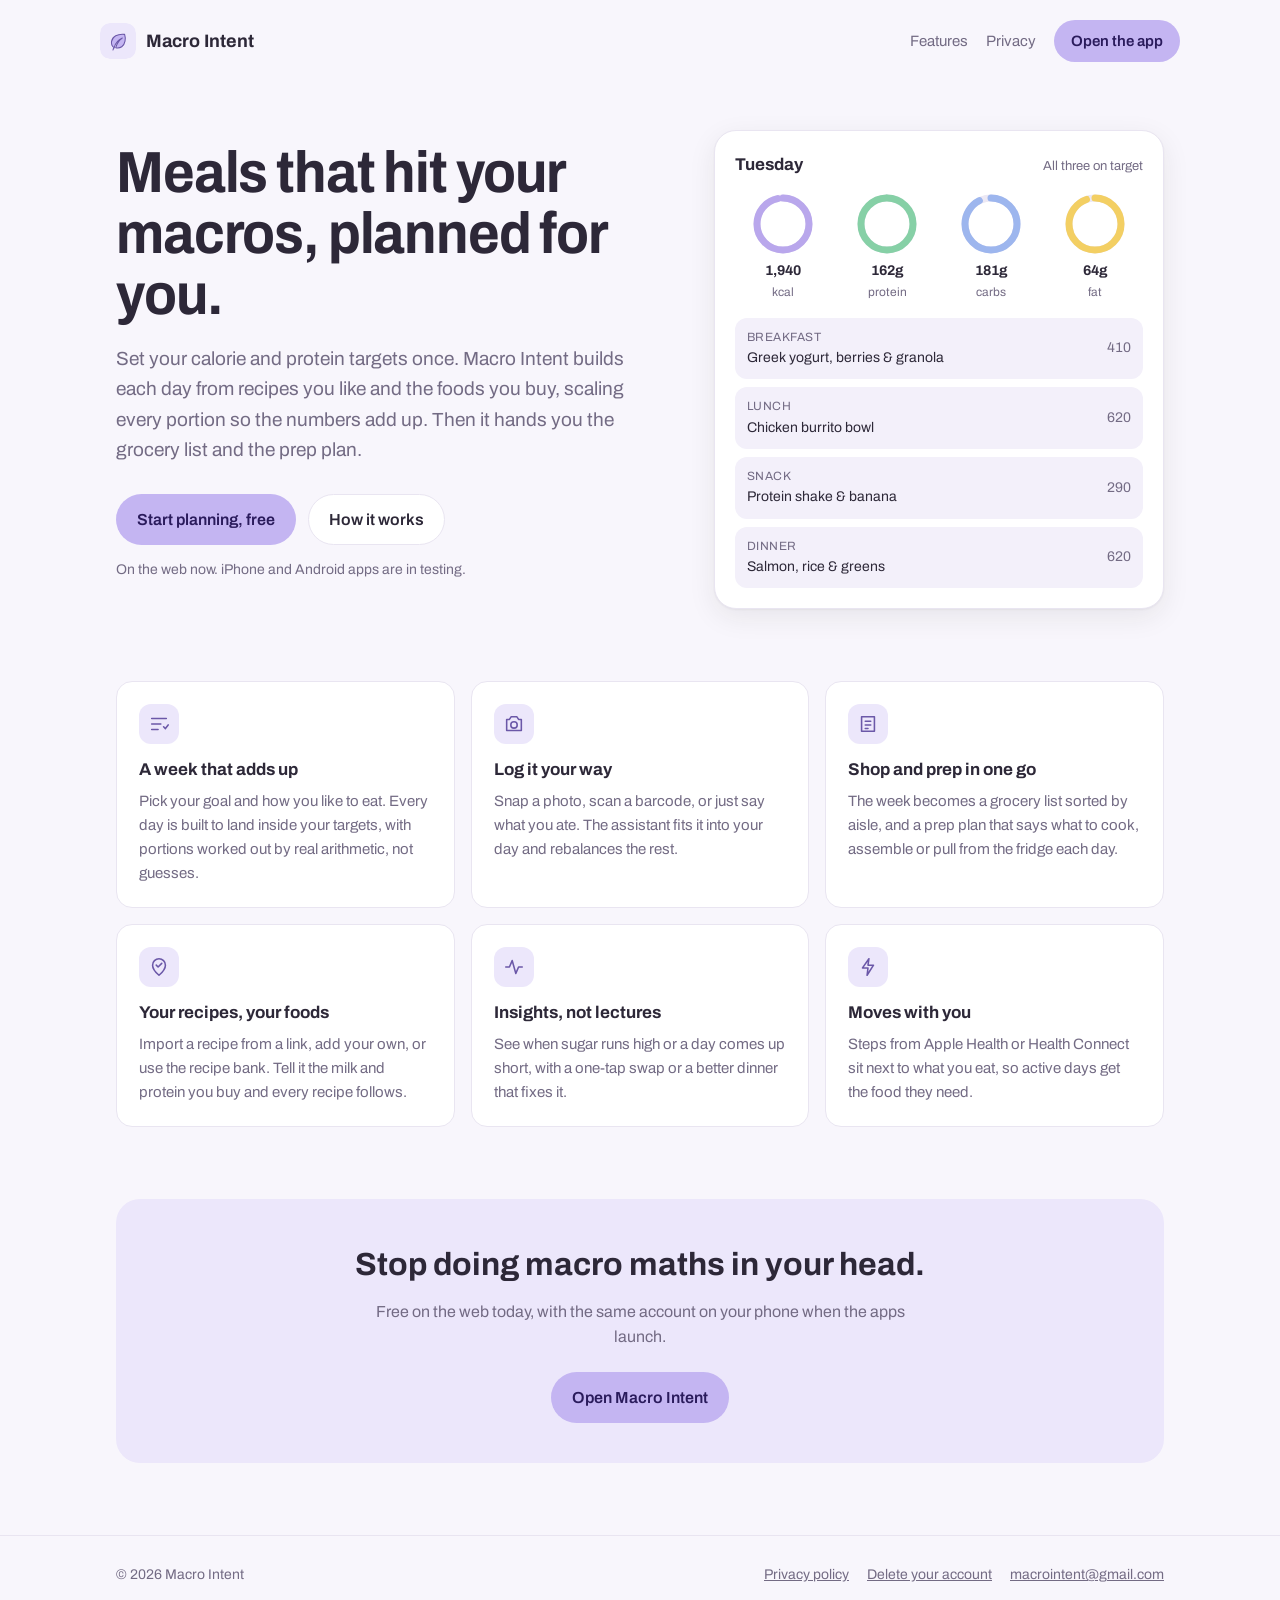
==== index.html @ 694c35a1 "Public site: home page, privacy policy and account deletion Co-Authored-By: Claude Opus 5.5 <noreply" ====
<!doctype html>
<html lang="en">
<head>
<meta charset="utf-8">
<meta name="viewport" content="width=device-width, initial-scale=1">
<title>Macro Intent — meal plans that hit your macros</title>
<meta name="description" content="Macro Intent plans your week of meals around your calorie and protein targets, then gives you the grocery list and prep plan.">
<link rel="icon" type="image/svg+xml" href="/brand/logo.svg">
<link rel="apple-touch-icon" href="/brand/logo.png">
<link rel="preconnect" href="https://fonts.googleapis.com">
<link rel="preconnect" href="https://fonts.gstatic.com" crossorigin>
<link rel="stylesheet" href="https://fonts.googleapis.com/css2?family=Archivo:wdth,wght@62..125,400..800&display=swap">
<link rel="stylesheet" href="/site.css">
</head>
<body>
<header class="wrap top">
  <a class="brand" href="/"><img src="/brand/logo.svg" alt="">Macro Intent</a>
  <nav><a href="/#features">Features</a><a href="/privacy">Privacy</a><a class="btn primary" href="https://app.macrointent.com">Open the app</a></nav>
</header>
<main class="wrap">
  <section class="hero">
    <div>
      <h1>Meals that hit your macros, planned for you.</h1>
      <p class="lede">Set your calorie and protein targets once. Macro Intent builds each day from recipes you like and the foods you buy, scaling every portion so the numbers add up. Then it hands you the grocery list and the prep plan.</p>
      <div class="ctas">
        <a class="btn primary" href="https://app.macrointent.com">Start planning, free</a>
        <a class="btn ghost" href="#features">How it works</a>
      </div>
      <p class="soon">On the web now. iPhone and Android apps are in testing.</p>
    </div>
    <div class="day" aria-label="A planned day in Macro Intent">
      <div class="dayhead"><b>Tuesday</b><span>All three on target</span></div>
      <div class="rings"><div class="ring"><svg viewBox="0 0 64 64" aria-hidden="true"><circle cx="32" cy="32" r="26" fill="none" stroke="var(--track)" stroke-width="7"/><circle cx="32" cy="32" r="26" fill="none" stroke="var(--mkcal)" stroke-width="7" stroke-linecap="round" stroke-dasharray="156.8 163.36" transform="rotate(-90 32 32)"/></svg><b>1,940</b>kcal</div><div class="ring"><svg viewBox="0 0 64 64" aria-hidden="true"><circle cx="32" cy="32" r="26" fill="none" stroke="var(--track)" stroke-width="7"/><circle cx="32" cy="32" r="26" fill="none" stroke="var(--mp)" stroke-width="7" stroke-linecap="round" stroke-dasharray="161.7 163.36" transform="rotate(-90 32 32)"/></svg><b>162g</b>protein</div><div class="ring"><svg viewBox="0 0 64 64" aria-hidden="true"><circle cx="32" cy="32" r="26" fill="none" stroke="var(--track)" stroke-width="7"/><circle cx="32" cy="32" r="26" fill="none" stroke="var(--mc)" stroke-width="7" stroke-linecap="round" stroke-dasharray="150.3 163.36" transform="rotate(-90 32 32)"/></svg><b>181g</b>carbs</div><div class="ring"><svg viewBox="0 0 64 64" aria-hidden="true"><circle cx="32" cy="32" r="26" fill="none" stroke="var(--track)" stroke-width="7"/><circle cx="32" cy="32" r="26" fill="none" stroke="var(--mf)" stroke-width="7" stroke-linecap="round" stroke-dasharray="153.6 163.36" transform="rotate(-90 32 32)"/></svg><b>64g</b>fat</div></div>
      <div class="meal"><div><small>Breakfast</small>Greek yogurt, berries &amp; granola</div><span class="kc">410</span></div>
      <div class="meal"><div><small>Lunch</small>Chicken burrito bowl</div><span class="kc">620</span></div>
      <div class="meal"><div><small>Snack</small>Protein shake &amp; banana</div><span class="kc">290</span></div>
      <div class="meal"><div><small>Dinner</small>Salmon, rice &amp; greens</div><span class="kc">620</span></div>
    </div>
  </section>

  <section class="features" id="features">
    <div class="feature"><div class="ic"><svg viewBox="0 0 24 24" aria-hidden="true"><path d="M4 6h16M4 12h10M4 18h7"/><path d="M17 15l2 2 3-4"/></svg></div><h3>A week that adds up</h3><p>Pick your goal and how you like to eat. Every day is built to land inside your targets, with portions worked out by real arithmetic, not guesses.</p></div>
    <div class="feature"><div class="ic"><svg viewBox="0 0 24 24" aria-hidden="true"><path d="M4 7h3l2-3h6l2 3h3v12H4z"/><circle cx="12" cy="13" r="3.5"/></svg></div><h3>Log it your way</h3><p>Snap a photo, scan a barcode, or just say what you ate. The assistant fits it into your day and rebalances the rest.</p></div>
    <div class="feature"><div class="ic"><svg viewBox="0 0 24 24" aria-hidden="true"><path d="M5 4h14v16H5z"/><path d="M9 9h6M9 13h6M9 17h3"/></svg></div><h3>Shop and prep in one go</h3><p>The week becomes a grocery list sorted by aisle, and a prep plan that says what to cook, assemble or pull from the fridge each day.</p></div>
    <div class="feature"><div class="ic"><svg viewBox="0 0 24 24" aria-hidden="true"><path d="M12 3a7 7 0 0 0-7 7c0 5 7 11 7 11s7-6 7-11a7 7 0 0 0-7-7z"/><path d="M9 10l2 2 4-4"/></svg></div><h3>Your recipes, your foods</h3><p>Import a recipe from a link, add your own, or use the recipe bank. Tell it the milk and protein you buy and every recipe follows.</p></div>
    <div class="feature"><div class="ic"><svg viewBox="0 0 24 24" aria-hidden="true"><path d="M3 12h4l3-7 4 14 3-7h4"/></svg></div><h3>Insights, not lectures</h3><p>See when sugar runs high or a day comes up short, with a one-tap swap or a better dinner that fixes it.</p></div>
    <div class="feature"><div class="ic"><svg viewBox="0 0 24 24" aria-hidden="true"><path d="M13 3l-1 7h6l-7 11 1-8H6z"/></svg></div><h3>Moves with you</h3><p>Steps from Apple Health or Health Connect sit next to what you eat, so active days get the food they need.</p></div>
  </section>

  <section class="band">
    <h2>Stop doing macro maths in your head.</h2>
    <p>Free on the web today, with the same account on your phone when the apps launch.</p>
    <a class="btn primary" href="https://app.macrointent.com">Open Macro Intent</a>
  </section>
</main>
<footer>
  <div class="wrap">
    <span>© 2026 Macro Intent</span>
    <nav><a href="/privacy">Privacy policy</a><a href="/delete-account">Delete your account</a><a href="mailto:macrointent@gmail.com">macrointent@gmail.com</a></nav>
  </div>
</footer>
</body>
</html>
---- site.css ----
/* macrointent.com: the app's colours and type (meals-web-ui index.html :root) */
:root{
  --ground:#F8F6FC; --surface:#FFFFFF; --sunken:#F3F0FA; --track:#ECE8F4;
  --ink:#2D2838; --muted:#736B84; --rule:#E9E5F1;
  --accent:#6B58A8; --fill:#C4B5F2; --fill-ink:#2A1B5C; --tint:#ECE7FB;
  --mp:#86D0A6; --mc:#9DB6EE; --mf:#F3CF63; --mkcal:#B9A7EC;
  --shadow:0 1px 2px rgba(32,34,31,.05), 0 8px 28px rgba(32,34,31,.08);
  --ui:"Archivo","Helvetica Neue",system-ui,sans-serif;
}
@media (prefers-color-scheme:dark){:root:not([data-theme=light]){
  --ground:#17151C; --surface:#1F1C26; --sunken:#26222F; --track:#322D3D;
  --ink:#EEEAF6; --muted:#A59DB5; --rule:#2C2836;
  --accent:#C4B5F2; --fill:#B9A7EC; --fill-ink:#1E1636; --tint:#2A2440;
  --mp:#8FDAB3; --mc:#A9C0F2; --mf:#F6D77C; --mkcal:#C4B5F2;
  --shadow:0 1px 2px rgba(0,0,0,.4), 0 8px 28px rgba(0,0,0,.35);
}}
:root[data-theme=dark]{
  --ground:#17151C; --surface:#1F1C26; --sunken:#26222F; --track:#322D3D;
  --ink:#EEEAF6; --muted:#A59DB5; --rule:#2C2836;
  --accent:#C4B5F2; --fill:#B9A7EC; --fill-ink:#1E1636; --tint:#2A2440;
  --mp:#8FDAB3; --mc:#A9C0F2; --mf:#F6D77C; --mkcal:#C4B5F2;
}

*{box-sizing:border-box}
html{-webkit-text-size-adjust:100%}
body{margin:0;background:var(--ground);color:var(--ink);font:16px/1.6 var(--ui)}
a{color:var(--accent)}
img{max-width:100%}

.wrap{max-width:1080px;margin:0 auto;padding:0 16px}
.top{display:flex;align-items:center;justify-content:space-between;gap:12px;padding:20px 0}
.brand{display:flex;align-items:center;gap:10px;color:var(--ink);text-decoration:none;font-weight:700;font-size:18px}
.brand img{width:36px;height:36px;border-radius:10px}
.top nav{display:flex;gap:18px;align-items:center;font-size:15px}
.top nav a{color:var(--muted);text-decoration:none}
.top nav a:hover{color:var(--ink)}

.btn{display:inline-flex;align-items:center;gap:8px;padding:12px 20px;border-radius:999px;font-weight:600;
  text-decoration:none;font-size:16px;border:1px solid transparent}
.btn.primary{background:var(--fill);color:var(--fill-ink)}
.btn.primary:hover{filter:brightness(.97)}
.btn.ghost{border-color:var(--rule);color:var(--ink);background:var(--surface)}
.top .btn{padding:8px 16px;font-size:15px}

/* hero */
.hero{display:grid;grid-template-columns:1.1fr .9fr;gap:48px;align-items:center;padding:48px 0 72px}
.hero h1{font-size:clamp(36px,6vw,58px);line-height:1.05;letter-spacing:-.02em;margin:0 0 18px;font-stretch:92%}
.hero p.lede{font-size:19px;color:var(--muted);margin:0 0 28px;max-width:34em}
.ctas{display:flex;gap:12px;flex-wrap:wrap}
.soon{font-size:14px;color:var(--muted);margin-top:14px}

/* the day card: a sketch of the app's Week screen */
.day{background:var(--surface);border:1px solid var(--rule);border-radius:22px;box-shadow:var(--shadow);padding:20px}
.dayhead{display:flex;justify-content:space-between;align-items:baseline;margin-bottom:14px}
.dayhead b{font-size:17px}
.dayhead span{font-size:13px;color:var(--muted)}
.rings{display:grid;grid-template-columns:repeat(4,1fr);gap:8px;margin-bottom:16px}
.ring{text-align:center;font-size:12px;color:var(--muted)}
.ring svg{width:100%;max-width:64px;display:block;margin:0 auto 4px}
.ring b{display:block;color:var(--ink);font-size:14px}
.meal{display:flex;justify-content:space-between;align-items:center;padding:10px 12px;border-radius:12px;background:var(--sunken);margin-top:8px;font-size:14px}
.meal small{display:block;color:var(--muted);font-size:12px;text-transform:uppercase;letter-spacing:.04em}
.meal .kc{color:var(--muted);font-variant-numeric:tabular-nums}

/* features */
.features{display:grid;grid-template-columns:repeat(3,1fr);gap:16px;padding-bottom:72px}
.feature{background:var(--surface);border:1px solid var(--rule);border-radius:16px;padding:22px}
.feature .ic{width:40px;height:40px;border-radius:12px;background:var(--tint);display:grid;place-items:center;margin-bottom:12px}
.feature .ic svg{width:22px;height:22px;stroke:var(--accent);fill:none;stroke-width:1.7;stroke-linecap:round;stroke-linejoin:round}
.feature h3{margin:0 0 6px;font-size:17px}
.feature p{margin:0;color:var(--muted);font-size:15px}

.band{background:var(--tint);border-radius:24px;padding:40px 28px;text-align:center;margin-bottom:72px}
.band h2{margin:0 0 8px;font-size:clamp(24px,4vw,32px)}
.band p{margin:0 auto 22px;color:var(--muted);max-width:36em}

footer{border-top:1px solid var(--rule);padding:28px 0 40px;color:var(--muted);font-size:14px}
footer .wrap{display:flex;justify-content:space-between;gap:16px;flex-wrap:wrap}
footer nav{display:flex;gap:18px;flex-wrap:wrap}
footer a{color:var(--muted)}

/* privacy and deletion pages */
.doc{max-width:720px;margin:0 auto;padding:16px 16px 64px}
.doc h1{font-size:clamp(28px,5vw,36px);line-height:1.15;margin:12px 0 4px}
.doc h2{font-size:19px;margin:34px 0 8px}
.doc .date{color:var(--muted);margin:0 0 24px}
.doc li{margin:6px 0}
.doc table{width:100%;border-collapse:collapse;font-size:15px;background:var(--surface);border:1px solid var(--rule)}
.doc th,.doc td{text-align:left;vertical-align:top;padding:10px 12px;border-top:1px solid var(--rule)}
.doc th{background:var(--sunken);border-top:0}
.doc .tablewrap{overflow-x:auto;border-radius:12px}

@media (max-width:820px){
  .hero{grid-template-columns:1fr;gap:36px;padding:24px 0 56px}
  .features{grid-template-columns:1fr}
  .top nav a:not(.btn){display:none}
}
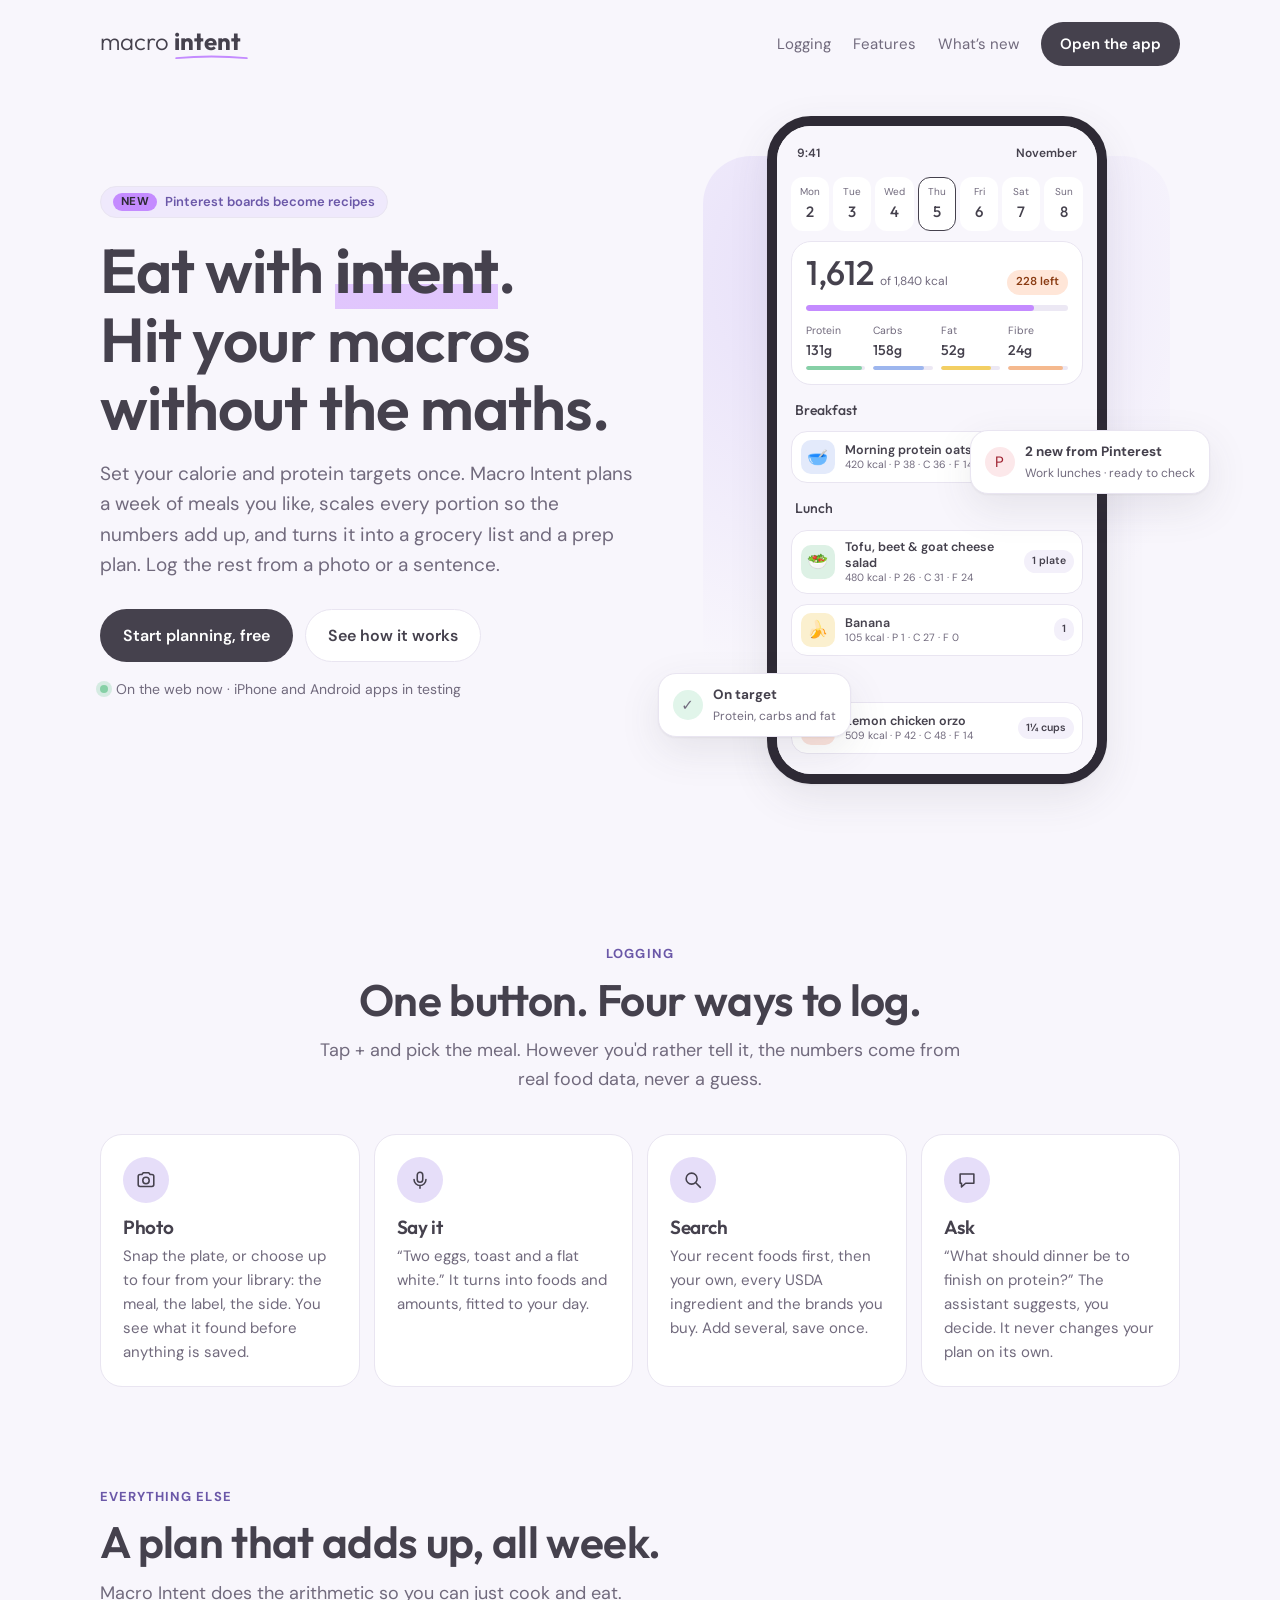
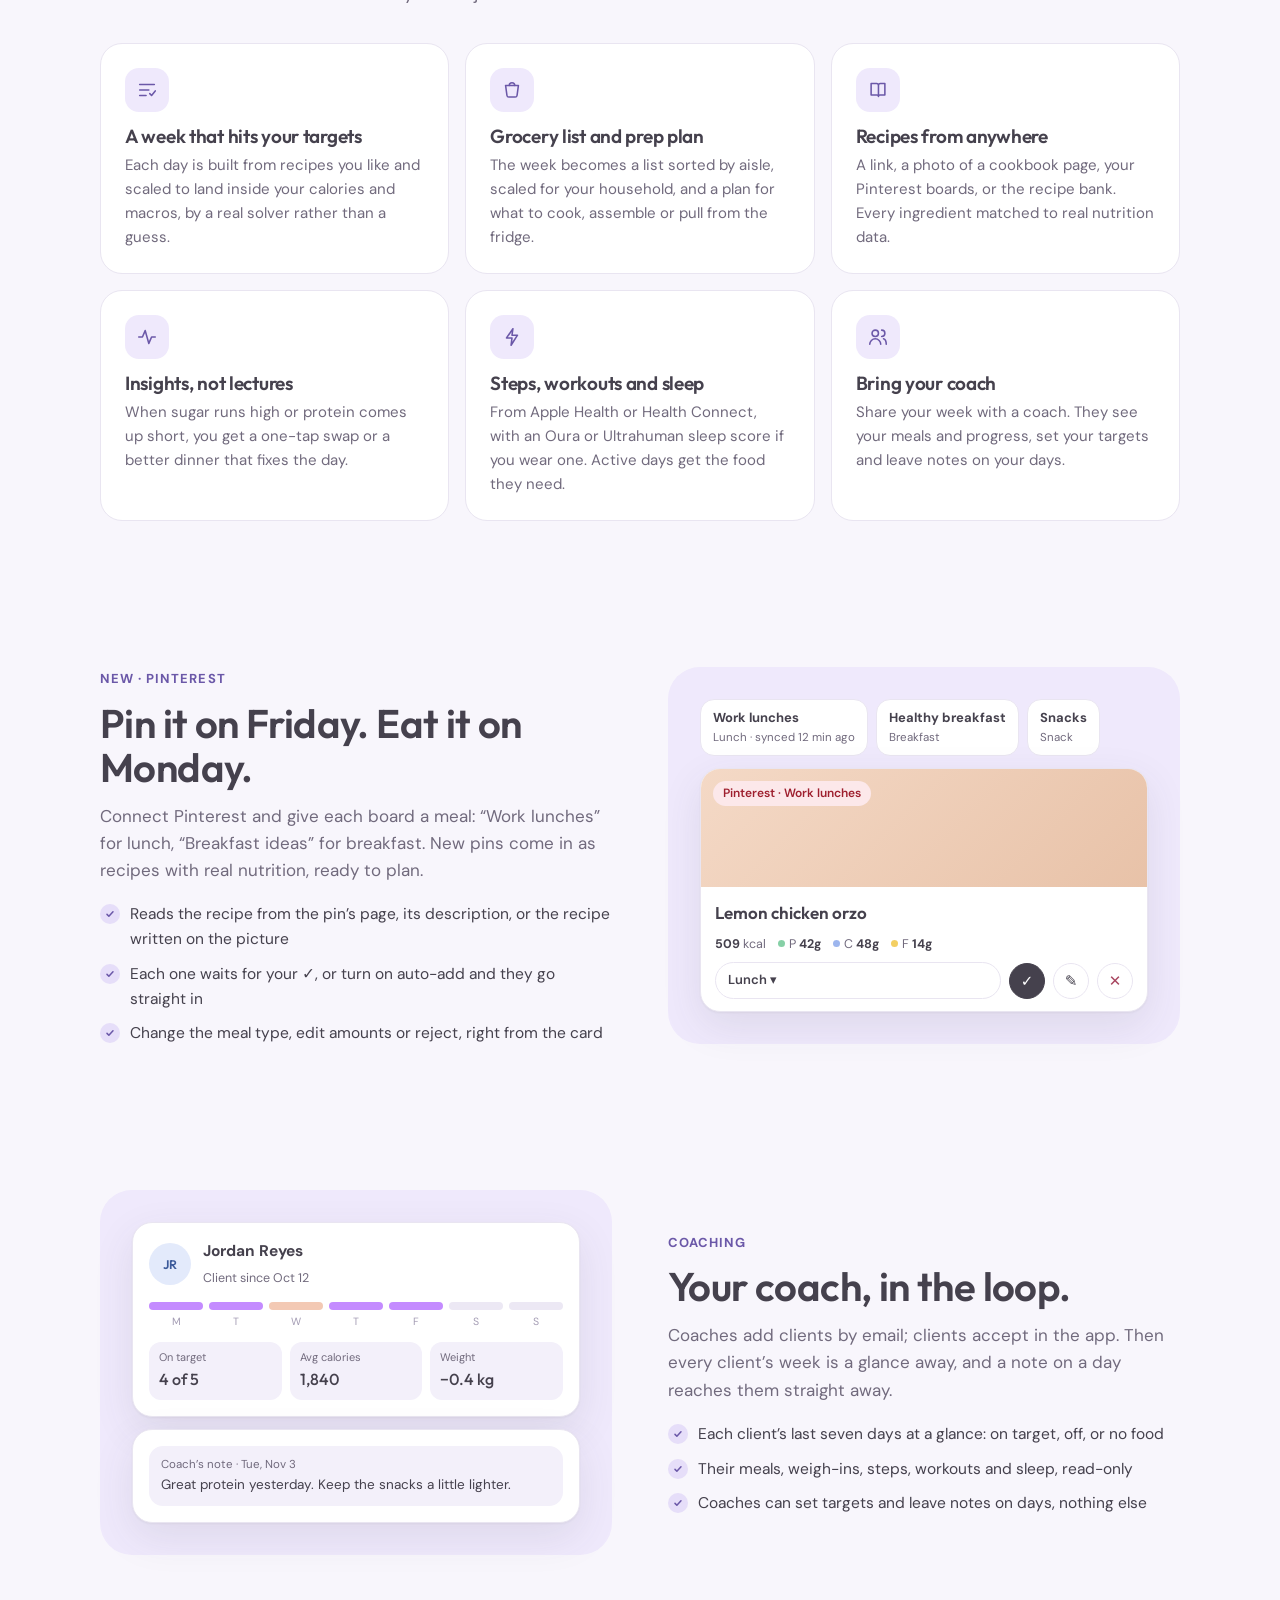
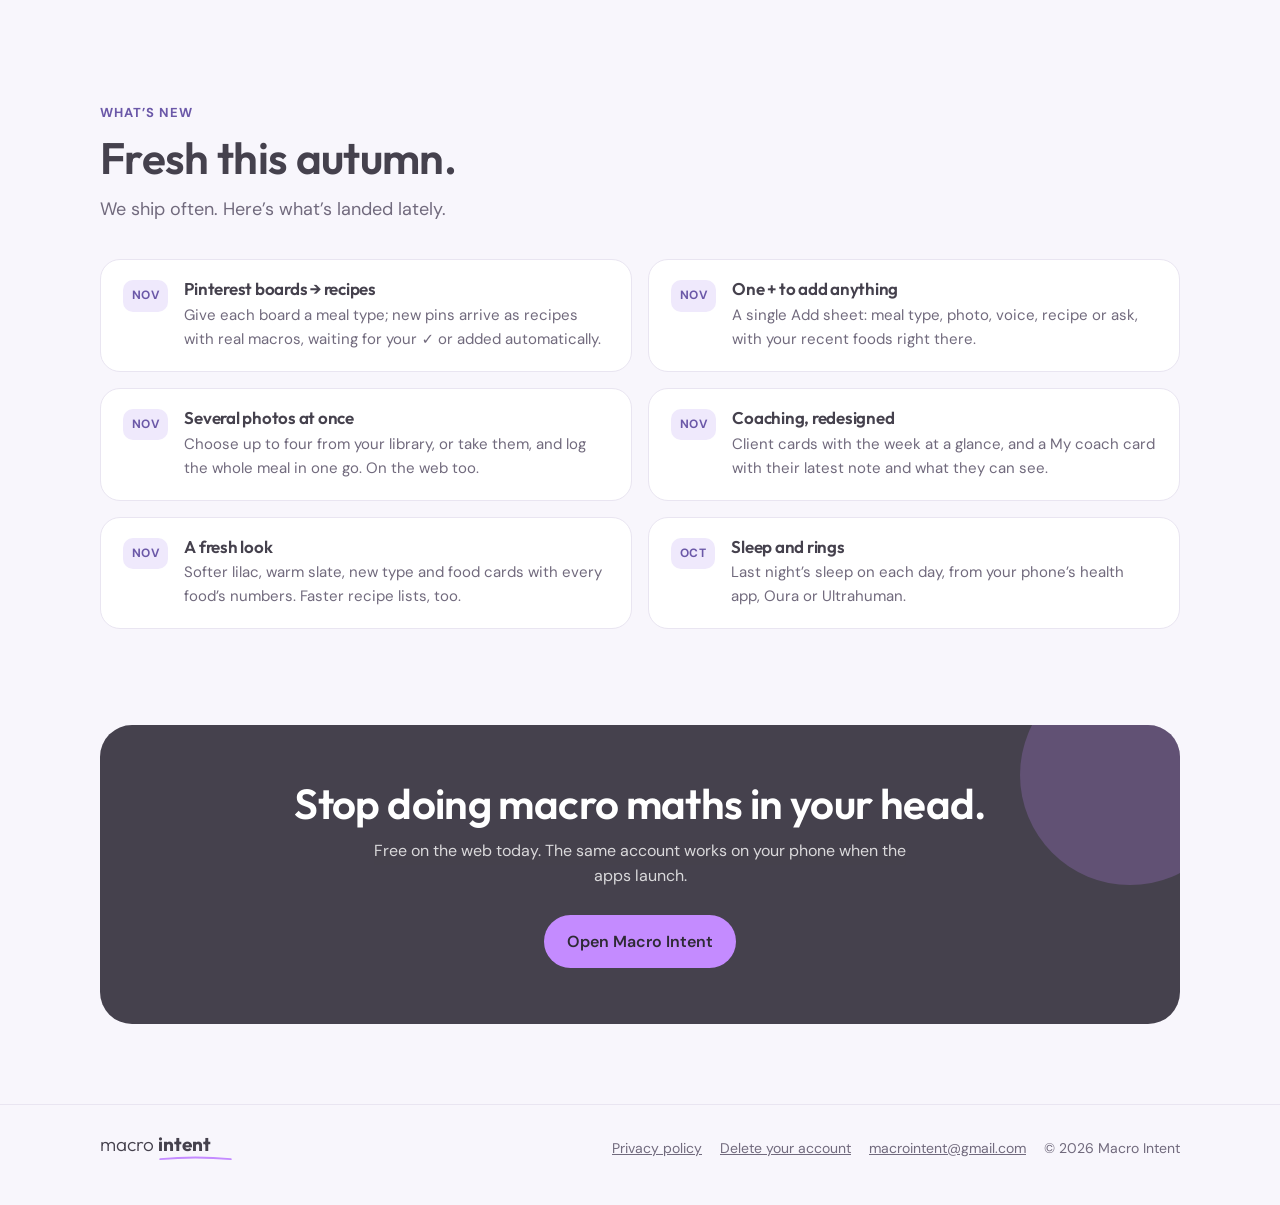
==== commit 484fe645: "New look and today's features; privacy policy brought up to date The site takes the apps' brand: Out" ====
--- a/index.html
+++ b/index.html
@@ -3,60 +3,193 @@
 <head>
 <meta charset="utf-8">
 <meta name="viewport" content="width=device-width, initial-scale=1">
-<title>Macro Intent — meal plans that hit your macros</title>
-<meta name="description" content="Macro Intent plans your week of meals around your calorie and protein targets, then gives you the grocery list and prep plan.">
-<link rel="icon" type="image/svg+xml" href="/brand/logo.svg">
-<link rel="apple-touch-icon" href="/brand/logo.png">
+<title>Macro Intent — eat with intent</title>
+<meta name="description" content="Macro Intent plans your week of meals around your calorie and protein targets, logs what you eat from a photo or a sentence, and turns your Pinterest boards into recipes that fit.">
+<meta property="og:title" content="Macro Intent — eat with intent">
+<meta property="og:description" content="A week of meals that hits your macros, logged from a photo or a sentence, with your Pinterest recipes and your coach along for the ride.">
+<meta property="og:image" content="https://macrointent.com/brand/icon-512.png">
+<meta name="theme-color" content="#F8F6FC">
+<link rel="icon" type="image/png" href="/brand/favicon-64.png">
+<link rel="apple-touch-icon" href="/brand/apple-touch-icon.png">
 <link rel="preconnect" href="https://fonts.googleapis.com">
 <link rel="preconnect" href="https://fonts.gstatic.com" crossorigin>
-<link rel="stylesheet" href="https://fonts.googleapis.com/css2?family=Archivo:wdth,wght@62..125,400..800&display=swap">
+<link rel="stylesheet" href="https://fonts.googleapis.com/css2?family=DM+Sans:opsz,wght@9..40,400;9..40,500;9..40,600;9..40,700&family=Outfit:wght@300;400;500;600;700&display=swap">
 <link rel="stylesheet" href="/site.css">
 </head>
 <body>
 <header class="wrap top">
-  <a class="brand" href="/"><img src="/brand/logo.svg" alt="">Macro Intent</a>
-  <nav><a href="/#features">Features</a><a href="/privacy">Privacy</a><a class="btn primary" href="https://app.macrointent.com">Open the app</a></nav>
+  <a class="wordmark" href="/" aria-label="Macro Intent"><span class="bw">macro</span><span class="bi">intent<svg viewBox="0 0 100 8" preserveAspectRatio="none" aria-hidden="true"><path d="M3 5.5 Q50 1 97 5.5"/></svg></span></a>
+  <nav><a href="#log">Logging</a><a href="#features">Features</a><a href="#new">What’s new</a><a class="btn primary" href="https://app.macrointent.com">Open the app</a></nav>
 </header>
-<main class="wrap">
-  <section class="hero">
-    <div>
-      <h1>Meals that hit your macros, planned for you.</h1>
-      <p class="lede">Set your calorie and protein targets once. Macro Intent builds each day from recipes you like and the foods you buy, scaling every portion so the numbers add up. Then it hands you the grocery list and the prep plan.</p>
-      <div class="ctas">
-        <a class="btn primary" href="https://app.macrointent.com">Start planning, free</a>
-        <a class="btn ghost" href="#features">How it works</a>
+
+<main>
+  <div class="wrap">
+    <section class="hero" style="padding-top:28px">
+      <div>
+        <a class="eyebrow" href="#new"><b>NEW</b> Pinterest boards become recipes</a>
+        <h1>Eat with <em>intent</em>.<br>Hit your macros without the maths.</h1>
+        <p class="lede">Set your calorie and protein targets once. Macro Intent plans a week of meals you like, scales every portion so the numbers add up, and turns it into a grocery list and a prep plan. Log the rest from a photo or a sentence.</p>
+        <div class="ctas">
+          <a class="btn primary" href="https://app.macrointent.com">Start planning, free</a>
+          <a class="btn ghost" href="#features">See how it works</a>
+        </div>
+        <p class="soon"><i></i>On the web now · iPhone and Android apps in testing</p>
       </div>
-      <p class="soon">On the web now. iPhone and Android apps are in testing.</p>
-    </div>
-    <div class="day" aria-label="A planned day in Macro Intent">
-      <div class="dayhead"><b>Tuesday</b><span>All three on target</span></div>
-      <div class="rings"><div class="ring"><svg viewBox="0 0 64 64" aria-hidden="true"><circle cx="32" cy="32" r="26" fill="none" stroke="var(--track)" stroke-width="7"/><circle cx="32" cy="32" r="26" fill="none" stroke="var(--mkcal)" stroke-width="7" stroke-linecap="round" stroke-dasharray="156.8 163.36" transform="rotate(-90 32 32)"/></svg><b>1,940</b>kcal</div><div class="ring"><svg viewBox="0 0 64 64" aria-hidden="true"><circle cx="32" cy="32" r="26" fill="none" stroke="var(--track)" stroke-width="7"/><circle cx="32" cy="32" r="26" fill="none" stroke="var(--mp)" stroke-width="7" stroke-linecap="round" stroke-dasharray="161.7 163.36" transform="rotate(-90 32 32)"/></svg><b>162g</b>protein</div><div class="ring"><svg viewBox="0 0 64 64" aria-hidden="true"><circle cx="32" cy="32" r="26" fill="none" stroke="var(--track)" stroke-width="7"/><circle cx="32" cy="32" r="26" fill="none" stroke="var(--mc)" stroke-width="7" stroke-linecap="round" stroke-dasharray="150.3 163.36" transform="rotate(-90 32 32)"/></svg><b>181g</b>carbs</div><div class="ring"><svg viewBox="0 0 64 64" aria-hidden="true"><circle cx="32" cy="32" r="26" fill="none" stroke="var(--track)" stroke-width="7"/><circle cx="32" cy="32" r="26" fill="none" stroke="var(--mf)" stroke-width="7" stroke-linecap="round" stroke-dasharray="153.6 163.36" transform="rotate(-90 32 32)"/></svg><b>64g</b>fat</div></div>
-      <div class="meal"><div><small>Breakfast</small>Greek yogurt, berries &amp; granola</div><span class="kc">410</span></div>
-      <div class="meal"><div><small>Lunch</small>Chicken burrito bowl</div><span class="kc">620</span></div>
-      <div class="meal"><div><small>Snack</small>Protein shake &amp; banana</div><span class="kc">290</span></div>
-      <div class="meal"><div><small>Dinner</small>Salmon, rice &amp; greens</div><span class="kc">620</span></div>
+
+      <div class="stage" aria-label="A day in the Macro Intent app">
+        <div class="phone"><div class="screen">
+          <div class="sbar"><span>9:41</span><span>November</span></div>
+          <div class="strip">
+            <span>Mon<b>2</b></span><span>Tue<b>3</b></span><span>Wed<b>4</b></span><span class="on">Thu<b>5</b></span><span>Fri<b>6</b></span><span>Sat<b>7</b></span><span>Sun<b>8</b></span>
+          </div>
+          <div class="totals">
+            <div class="kc"><b>1,612</b><span>of 1,840 kcal</span><em>228 left</em></div>
+            <div class="bar"><i style="width:87%"></i></div>
+            <div class="macros">
+              <span>Protein<b>131g</b><i style="--w:94%;--c:var(--mp)"></i></span>
+              <span>Carbs<b>158g</b><i style="--w:86%;--c:var(--mc)"></i></span>
+              <span>Fat<b>52g</b><i style="--w:85%;--c:var(--mf)"></i></span>
+              <span>Fibre<b>24g</b><i style="--w:92%;--c:var(--mfib)"></i></span>
+            </div>
+          </div>
+          <div class="slot">Breakfast</div>
+          <div class="food"><span class="fi" style="background:#E3EAFB">🥣</span><div>Morning protein oats<small>420 kcal · P 38 · C 36 · F 14</small></div><span class="amt">1 bowl</span></div>
+          <div class="slot">Lunch</div>
+          <div class="food"><span class="fi" style="background:#DDF1E5">🥗</span><div>Tofu, beet &amp; goat cheese salad<small>480 kcal · P 26 · C 31 · F 24</small></div><span class="amt">1 plate</span></div>
+          <div class="food"><span class="fi" style="background:#FBF0CF">🍌</span><div>Banana<small>105 kcal · P 1 · C 27 · F 0</small></div><span class="amt">1</span></div>
+          <div class="slot">Dinner</div>
+          <div class="food"><span class="fi" style="background:#FBE3DC">🍋</span><div>Lemon chicken orzo<small>509 kcal · P 42 · C 48 · F 14</small></div><span class="amt">1¼ cups</span></div>
+        </div></div>
+        <div class="float f1"><span class="dot" style="background:#E1F5EA">✓</span><div><b>On target</b><span>Protein, carbs and fat</span></div></div>
+        <div class="float f2"><span class="dot" style="background:var(--pin);color:var(--pin-ink)">P</span><div><b>2 new from Pinterest</b><span>Work lunches · ready to check</span></div></div>
+      </div>
+    </section>
+  </div>
+
+  <section id="log">
+    <div class="wrap">
+      <div class="sechead center">
+        <span class="kicker">Logging</span>
+        <h2>One button. Four ways to log.</h2>
+        <p>Tap + and pick the meal. However you'd rather tell it, the numbers come from real food data, never a guess.</p>
+      </div>
+      <div class="ways">
+        <div class="way"><div class="ic"><svg viewBox="0 0 24 24" aria-hidden="true"><path d="M3.5 8a2 2 0 0 1 2-2h2l1.5-2h6L16.5 6h2a2 2 0 0 1 2 2v9a2 2 0 0 1-2 2h-13a2 2 0 0 1-2-2Z"/><circle cx="12" cy="12.5" r="3.5"/></svg></div>
+          <h3>Photo</h3><p>Snap the plate, or choose up to four from your library: the meal, the label, the side. You see what it found before anything is saved.</p></div>
+        <div class="way"><div class="ic"><svg viewBox="0 0 24 24" aria-hidden="true"><path d="M9 6.5a3 3 0 0 1 6 0v5a3 3 0 0 1-6 0ZM5.5 11.5a6.5 6.5 0 0 0 13 0M12 18v3"/></svg></div>
+          <h3>Say it</h3><p>“Two eggs, toast and a flat white.” It turns into foods and amounts, fitted to your day.</p></div>
+        <div class="way"><div class="ic"><svg viewBox="0 0 24 24" aria-hidden="true"><circle cx="10.5" cy="10.5" r="6"/><path d="M15 15l5 5"/></svg></div>
+          <h3>Search</h3><p>Your recent foods first, then your own, every USDA ingredient and the brands you buy. Add several, save once.</p></div>
+        <div class="way"><div class="ic"><svg viewBox="0 0 24 24" aria-hidden="true"><path d="M4.5 5.5h15v10h-9l-4.5 4v-4h-1.5Z"/></svg></div>
+          <h3>Ask</h3><p>“What should dinner be to finish on protein?” The assistant suggests, you decide. It never changes your plan on its own.</p></div>
+      </div>
     </div>
   </section>
 
-  <section class="features" id="features">
-    <div class="feature"><div class="ic"><svg viewBox="0 0 24 24" aria-hidden="true"><path d="M4 6h16M4 12h10M4 18h7"/><path d="M17 15l2 2 3-4"/></svg></div><h3>A week that adds up</h3><p>Pick your goal and how you like to eat. Every day is built to land inside your targets, with portions worked out by real arithmetic, not guesses.</p></div>
-    <div class="feature"><div class="ic"><svg viewBox="0 0 24 24" aria-hidden="true"><path d="M4 7h3l2-3h6l2 3h3v12H4z"/><circle cx="12" cy="13" r="3.5"/></svg></div><h3>Log it your way</h3><p>Snap a photo, scan a barcode, or just say what you ate. The assistant fits it into your day and rebalances the rest.</p></div>
-    <div class="feature"><div class="ic"><svg viewBox="0 0 24 24" aria-hidden="true"><path d="M5 4h14v16H5z"/><path d="M9 9h6M9 13h6M9 17h3"/></svg></div><h3>Shop and prep in one go</h3><p>The week becomes a grocery list sorted by aisle, and a prep plan that says what to cook, assemble or pull from the fridge each day.</p></div>
-    <div class="feature"><div class="ic"><svg viewBox="0 0 24 24" aria-hidden="true"><path d="M12 3a7 7 0 0 0-7 7c0 5 7 11 7 11s7-6 7-11a7 7 0 0 0-7-7z"/><path d="M9 10l2 2 4-4"/></svg></div><h3>Your recipes, your foods</h3><p>Import a recipe from a link, add your own, or use the recipe bank. Tell it the milk and protein you buy and every recipe follows.</p></div>
-    <div class="feature"><div class="ic"><svg viewBox="0 0 24 24" aria-hidden="true"><path d="M3 12h4l3-7 4 14 3-7h4"/></svg></div><h3>Insights, not lectures</h3><p>See when sugar runs high or a day comes up short, with a one-tap swap or a better dinner that fixes it.</p></div>
-    <div class="feature"><div class="ic"><svg viewBox="0 0 24 24" aria-hidden="true"><path d="M13 3l-1 7h6l-7 11 1-8H6z"/></svg></div><h3>Moves with you</h3><p>Steps from Apple Health or Health Connect sit next to what you eat, so active days get the food they need.</p></div>
+  <section id="features" style="padding-top:24px">
+    <div class="wrap">
+      <div class="sechead">
+        <span class="kicker">Everything else</span>
+        <h2>A plan that adds up, all week.</h2>
+        <p>Macro Intent does the arithmetic so you can just cook and eat.</p>
+      </div>
+      <div class="grid">
+        <div class="feature"><div class="ic"><svg viewBox="0 0 24 24" aria-hidden="true"><path d="M4 6h16M4 12h10M4 18h7"/><path d="M15 16l2 2 4-5"/></svg></div><h3>A week that hits your targets</h3><p>Each day is built from recipes you like and scaled to land inside your calories and macros, by a real solver rather than a guess.</p></div>
+        <div class="feature"><div class="ic"><svg viewBox="0 0 24 24" aria-hidden="true"><path d="M5 7h14l-1.5 11a2 2 0 0 1-2 1.7h-7a2 2 0 0 1-2-1.7Z"/><path d="M9 7a3 3 0 0 1 6 0"/></svg></div><h3>Grocery list and prep plan</h3><p>The week becomes a list sorted by aisle, scaled for your household, and a plan for what to cook, assemble or pull from the fridge.</p></div>
+        <div class="feature"><div class="ic"><svg viewBox="0 0 24 24" aria-hidden="true"><path d="M4.5 5h6a2 2 0 0 1 2 2v12a1.5 1.5 0 0 0-1.5-1.5h-6.5ZM19.5 5h-5a2 2 0 0 0-2 2v12a1.5 1.5 0 0 1 1.5-1.5h5.5Z"/></svg></div><h3>Recipes from anywhere</h3><p>A link, a photo of a cookbook page, your Pinterest boards, or the recipe bank. Every ingredient matched to real nutrition data.</p></div>
+        <div class="feature"><div class="ic"><svg viewBox="0 0 24 24" aria-hidden="true"><path d="M3 12h4l3-7 4 14 3-7h4"/></svg></div><h3>Insights, not lectures</h3><p>When sugar runs high or protein comes up short, you get a one-tap swap or a better dinner that fixes the day.</p></div>
+        <div class="feature"><div class="ic"><svg viewBox="0 0 24 24" aria-hidden="true"><path d="M13 3l-1 7h6l-7 11 1-8H6z"/></svg></div><h3>Steps, workouts and sleep</h3><p>From Apple Health or Health Connect, with an Oura or Ultrahuman sleep score if you wear one. Active days get the food they need.</p></div>
+        <div class="feature"><div class="ic"><svg viewBox="0 0 24 24" aria-hidden="true"><path d="M3 20c0-3.3 2.7-6 6-6s6 2.7 6 6"/><circle cx="9" cy="8" r="3.5"/><path d="M16 4.5a3.5 3.5 0 0 1 0 7M18 14c2 .6 3 2.6 3 6"/></svg></div><h3>Bring your coach</h3><p>Share your week with a coach. They see your meals and progress, set your targets and leave notes on your days.</p></div>
+      </div>
+    </div>
   </section>
 
-  <section class="band">
-    <h2>Stop doing macro maths in your head.</h2>
-    <p>Free on the web today, with the same account on your phone when the apps launch.</p>
-    <a class="btn primary" href="https://app.macrointent.com">Open Macro Intent</a>
+  <section>
+    <div class="wrap spot">
+      <div>
+        <span class="kicker">New · Pinterest</span>
+        <h2>Pin it on Friday. Eat it on Monday.</h2>
+        <p>Connect Pinterest and give each board a meal: “Work lunches” for lunch, “Breakfast ideas” for breakfast. New pins come in as recipes with real nutrition, ready to plan.</p>
+        <ul>
+          <li>Reads the recipe from the pin’s page, its description, or the recipe written on the picture</li>
+          <li>Each one waits for your ✓, or turn on auto-add and they go straight in</li>
+          <li>Change the meal type, edit amounts or reject, right from the card</li>
+        </ul>
+      </div>
+      <div class="art" aria-label="A recipe brought in from Pinterest">
+        <div class="boards">
+          <div class="board"><b>Work lunches</b><small>Lunch · synced 12 min ago</small></div>
+          <div class="board"><b>Healthy breakfast</b><small>Breakfast</small></div>
+          <div class="board"><b>Snacks</b><small>Snack</small></div>
+        </div>
+        <div class="pincard">
+          <div class="pic" style="background:linear-gradient(135deg,#F4D9C6,#E8C2A8)"><span class="tag">Pinterest · Work lunches</span></div>
+          <div class="bd">
+            <b class="t">Lemon chicken orzo</b>
+            <div class="legend"><span><b>509</b> kcal</span><span><i style="background:var(--mp)"></i>P <b>42g</b></span><span><i style="background:var(--mc)"></i>C <b>48g</b></span><span><i style="background:var(--mf)"></i>F <b>14g</b></span></div>
+            <div class="acts"><span class="sel">Lunch ▾</span><span class="ib ok">✓</span><span class="ib">✎</span><span class="ib" style="color:#A8455F">✕</span></div>
+          </div>
+        </div>
+      </div>
+    </div>
   </section>
+
+  <section>
+    <div class="wrap spot flip">
+      <div>
+        <span class="kicker">Coaching</span>
+        <h2>Your coach, in the loop.</h2>
+        <p>Coaches add clients by email; clients accept in the app. Then every client’s week is a glance away, and a note on a day reaches them straight away.</p>
+        <ul>
+          <li>Each client’s last seven days at a glance: on target, off, or no food</li>
+          <li>Their meals, weigh-ins, steps, workouts and sleep, read-only</li>
+          <li>Coaches can set targets and leave notes on days, nothing else</li>
+        </ul>
+      </div>
+      <div class="art" aria-label="A client's week in Coaching">
+        <div class="client">
+          <div class="who"><span class="av" style="background:#E3EAFB;color:#3C5A9A">JR</span><div><b>Jordan Reyes</b><span>Client since Oct 12</span></div></div>
+          <div class="week"><span><i class="on"></i>M</span><span><i class="on"></i>T</span><span><i class="off"></i>W</span><span><i class="on"></i>T</span><span><i class="on"></i>F</span><span><i></i>S</span><span><i></i>S</span></div>
+          <div class="stats"><div>On target<b>4 of 5</b></div><div>Avg calories<b>1,840</b></div><div>Weight<b>−0.4 kg</b></div></div>
+        </div>
+        <div class="client">
+          <div class="note"><small>Coach’s note · Tue, Nov 3</small>Great protein yesterday. Keep the snacks a little lighter.</div>
+        </div>
+      </div>
+    </div>
+  </section>
+
+  <section id="new">
+    <div class="wrap">
+      <div class="sechead">
+        <span class="kicker">What’s new</span>
+        <h2>Fresh this autumn.</h2>
+        <p>We ship often. Here’s what’s landed lately.</p>
+      </div>
+      <div class="news">
+        <div class="item"><span class="when">Nov</span><div><h3>Pinterest boards → recipes</h3><p>Give each board a meal type; new pins arrive as recipes with real macros, waiting for your ✓ or added automatically.</p></div></div>
+        <div class="item"><span class="when">Nov</span><div><h3>One + to add anything</h3><p>A single Add sheet: meal type, photo, voice, recipe or ask, with your recent foods right there.</p></div></div>
+        <div class="item"><span class="when">Nov</span><div><h3>Several photos at once</h3><p>Choose up to four from your library, or take them, and log the whole meal in one go. On the web too.</p></div></div>
+        <div class="item"><span class="when">Nov</span><div><h3>Coaching, redesigned</h3><p>Client cards with the week at a glance, and a My coach card with their latest note and what they can see.</p></div></div>
+        <div class="item"><span class="when">Nov</span><div><h3>A fresh look</h3><p>Softer lilac, warm slate, new type and food cards with every food’s numbers. Faster recipe lists, too.</p></div></div>
+        <div class="item"><span class="when">Oct</span><div><h3>Sleep and rings</h3><p>Last night’s sleep on each day, from your phone’s health app, Oura or Ultrahuman.</p></div></div>
+      </div>
+    </div>
+  </section>
+
+  <div class="wrap">
+    <section class="band" style="padding:56px 28px">
+      <h2>Stop doing macro maths in your head.</h2>
+      <p>Free on the web today. The same account works on your phone when the apps launch.</p>
+      <a class="btn" href="https://app.macrointent.com">Open Macro Intent</a>
+    </section>
+  </div>
 </main>
+
 <footer>
   <div class="wrap">
-    <span>© 2026 Macro Intent</span>
-    <nav><a href="/privacy">Privacy policy</a><a href="/delete-account">Delete your account</a><a href="mailto:macrointent@gmail.com">macrointent@gmail.com</a></nav>
+    <a class="wordmark" href="/" aria-label="Macro Intent"><span class="bw">macro</span><span class="bi">intent<svg viewBox="0 0 100 8" preserveAspectRatio="none" aria-hidden="true"><path d="M3 5.5 Q50 1 97 5.5"/></svg></span></a>
+    <nav><a href="/privacy">Privacy policy</a><a href="/delete-account">Delete your account</a><a href="mailto:macrointent@gmail.com">macrointent@gmail.com</a><span>© 2026 Macro Intent</span></nav>
   </div>
 </footer>
 </body>
--- a/site.css
+++ b/site.css
@@ -1,97 +1,217 @@
-/* macrointent.com: the app's colours and type (meals-web-ui index.html :root) */
+/* macrointent.com: the app's own colours and type (meals-web-ui index.html :root) */
 :root{
   --ground:#F8F6FC; --surface:#FFFFFF; --sunken:#F3F0FA; --track:#ECE8F4;
-  --ink:#2D2838; --muted:#736B84; --rule:#E9E5F1;
-  --accent:#6B58A8; --fill:#C4B5F2; --fill-ink:#2A1B5C; --tint:#ECE7FB;
-  --mp:#86D0A6; --mc:#9DB6EE; --mf:#F3CF63; --mkcal:#B9A7EC;
-  --shadow:0 1px 2px rgba(32,34,31,.05), 0 8px 28px rgba(32,34,31,.08);
-  --ui:"Archivo","Helvetica Neue",system-ui,sans-serif;
+  --ink:#45414D; --muted:#716A7D; --faint:#A39BB3; --rule:#E9E5F1;
+  --accent:#6B58A8; --lilac:#E6DEF9; --tint:#EFE9FC;
+  --btn:#45414D; --btn-ink:#FFFFFF;
+  --pop:#C48BFF; --peach:#FFE6D8; --peach-ink:#8A3B12;
+  --mp:#86D0A6; --mc:#9DB6EE; --mf:#F3CF63; --mfib:#F5B98E;
+  --pin:#FCE8EA; --pin-ink:#9E1F2E;
+  --shadow:0 1px 2px rgba(32,34,31,.05), 0 14px 40px rgba(69,65,77,.10);
+  --ui:"DM Sans","Helvetica Neue",system-ui,sans-serif;
+  --display:"Outfit","DM Sans",system-ui,sans-serif;
 }
 @media (prefers-color-scheme:dark){:root:not([data-theme=light]){
   --ground:#17151C; --surface:#1F1C26; --sunken:#26222F; --track:#322D3D;
-  --ink:#EEEAF6; --muted:#A59DB5; --rule:#2C2836;
-  --accent:#C4B5F2; --fill:#B9A7EC; --fill-ink:#1E1636; --tint:#2A2440;
-  --mp:#8FDAB3; --mc:#A9C0F2; --mf:#F6D77C; --mkcal:#C4B5F2;
-  --shadow:0 1px 2px rgba(0,0,0,.4), 0 8px 28px rgba(0,0,0,.35);
+  --ink:#EEEAF6; --muted:#A59DB5; --faint:#7D7590; --rule:#2C2836;
+  --accent:#C4B5F2; --lilac:#2E2742; --tint:#25202F;
+  --btn:#EEEAF6; --btn-ink:#1E1A24;
+  --peach:#3A2A22; --peach-ink:#F6C3A6; --pin:#3A1D22; --pin-ink:#F5B3BC;
+  --shadow:0 1px 2px rgba(0,0,0,.4), 0 14px 40px rgba(0,0,0,.35);
 }}
 :root[data-theme=dark]{
   --ground:#17151C; --surface:#1F1C26; --sunken:#26222F; --track:#322D3D;
-  --ink:#EEEAF6; --muted:#A59DB5; --rule:#2C2836;
-  --accent:#C4B5F2; --fill:#B9A7EC; --fill-ink:#1E1636; --tint:#2A2440;
-  --mp:#8FDAB3; --mc:#A9C0F2; --mf:#F6D77C; --mkcal:#C4B5F2;
+  --ink:#EEEAF6; --muted:#A59DB5; --faint:#7D7590; --rule:#2C2836;
+  --accent:#C4B5F2; --lilac:#2E2742; --tint:#25202F;
+  --btn:#EEEAF6; --btn-ink:#1E1A24;
+  --peach:#3A2A22; --peach-ink:#F6C3A6; --pin:#3A1D22; --pin-ink:#F5B3BC;
 }
 
 *{box-sizing:border-box}
-html{-webkit-text-size-adjust:100%}
-body{margin:0;background:var(--ground);color:var(--ink);font:16px/1.6 var(--ui)}
+html{-webkit-text-size-adjust:100%;scroll-behavior:smooth}
+body{margin:0;background:var(--ground);color:var(--ink);font:16px/1.6 var(--ui);overflow-x:hidden}
 a{color:var(--accent)}
 img{max-width:100%}
-
-.wrap{max-width:1080px;margin:0 auto;padding:0 16px}
-.top{display:flex;align-items:center;justify-content:space-between;gap:12px;padding:20px 0}
-.brand{display:flex;align-items:center;gap:10px;color:var(--ink);text-decoration:none;font-weight:700;font-size:18px}
-.brand img{width:36px;height:36px;border-radius:10px}
-.top nav{display:flex;gap:18px;align-items:center;font-size:15px}
+h1,h2,h3{font-family:var(--display);letter-spacing:-.015em;line-height:1.1}
+
+.wrap{max-width:1120px;margin:0 auto;padding:0 20px}
+
+/* the wordmark: "macro" light, "intent" bold over a fine lavender swoosh */
+.wordmark{font-family:var(--display);font-size:24px;line-height:1;white-space:nowrap;display:inline-flex;align-items:baseline;gap:.22em;color:var(--ink);text-decoration:none}
+.wordmark .bw{font-weight:300}
+.wordmark .bi{font-weight:700;display:inline-flex;flex-direction:column;gap:1px}
+.wordmark svg{width:100%;height:6px;fill:none;stroke:var(--pop);stroke-width:2.6;stroke-linecap:round}
+
+.top{display:flex;align-items:center;justify-content:space-between;gap:12px;padding-top:22px;padding-bottom:22px}
+.top nav{display:flex;gap:22px;align-items:center;font-size:15px}
 .top nav a{color:var(--muted);text-decoration:none}
 .top nav a:hover{color:var(--ink)}
 
-.btn{display:inline-flex;align-items:center;gap:8px;padding:12px 20px;border-radius:999px;font-weight:600;
-  text-decoration:none;font-size:16px;border:1px solid transparent}
-.btn.primary{background:var(--fill);color:var(--fill-ink)}
-.btn.primary:hover{filter:brightness(.97)}
+.btn{display:inline-flex;align-items:center;gap:8px;padding:13px 22px;border-radius:999px;font-weight:600;
+  text-decoration:none;font-size:16px;border:1px solid transparent;font-family:var(--ui)}
+.btn.primary{background:var(--btn);color:var(--btn-ink)}
+.btn.primary:hover{filter:brightness(1.12)}
 .btn.ghost{border-color:var(--rule);color:var(--ink);background:var(--surface)}
-.top .btn{padding:8px 16px;font-size:15px}
+.btn.ghost:hover{border-color:var(--faint)}
+.top .btn{padding:9px 18px;font-size:15px}
+.top nav .btn{color:var(--btn-ink)}
+
+.eyebrow{display:inline-flex;align-items:center;gap:8px;font-size:13px;font-weight:600;color:var(--accent);background:var(--tint);
+  border:1px solid var(--rule);padding:5px 12px;border-radius:999px;text-decoration:none}
+.eyebrow b{background:var(--pop);color:#2E2A35;border-radius:99px;padding:0 8px;font-size:11.5px;letter-spacing:.03em}
 
 /* hero */
-.hero{display:grid;grid-template-columns:1.1fr .9fr;gap:48px;align-items:center;padding:48px 0 72px}
-.hero h1{font-size:clamp(36px,6vw,58px);line-height:1.05;letter-spacing:-.02em;margin:0 0 18px;font-stretch:92%}
-.hero p.lede{font-size:19px;color:var(--muted);margin:0 0 28px;max-width:34em}
+.hero{display:grid;grid-template-columns:1.05fr .95fr;gap:56px;align-items:center;padding:36px 0 84px}
+.hero h1{font-size:clamp(40px,5.6vw,62px);font-weight:600;margin:18px 0 18px}
+.hero h1 em{font-style:normal;font-weight:700;background:linear-gradient(transparent 68%,color-mix(in srgb,var(--pop) 45%,transparent) 68%)}
+.hero p.lede{font-size:19px;color:var(--muted);margin:0 0 28px;max-width:32em}
 .ctas{display:flex;gap:12px;flex-wrap:wrap}
-.soon{font-size:14px;color:var(--muted);margin-top:14px}
-
-/* the day card: a sketch of the app's Week screen */
-.day{background:var(--surface);border:1px solid var(--rule);border-radius:22px;box-shadow:var(--shadow);padding:20px}
-.dayhead{display:flex;justify-content:space-between;align-items:baseline;margin-bottom:14px}
-.dayhead b{font-size:17px}
-.dayhead span{font-size:13px;color:var(--muted)}
-.rings{display:grid;grid-template-columns:repeat(4,1fr);gap:8px;margin-bottom:16px}
-.ring{text-align:center;font-size:12px;color:var(--muted)}
-.ring svg{width:100%;max-width:64px;display:block;margin:0 auto 4px}
-.ring b{display:block;color:var(--ink);font-size:14px}
-.meal{display:flex;justify-content:space-between;align-items:center;padding:10px 12px;border-radius:12px;background:var(--sunken);margin-top:8px;font-size:14px}
-.meal small{display:block;color:var(--muted);font-size:12px;text-transform:uppercase;letter-spacing:.04em}
-.meal .kc{color:var(--muted);font-variant-numeric:tabular-nums}
+.soon{font-size:14px;color:var(--muted);margin-top:16px;display:flex;align-items:center;gap:8px}
+.soon i{width:8px;height:8px;border-radius:50%;background:var(--mp);box-shadow:0 0 0 4px color-mix(in srgb,var(--mp) 30%,transparent)}
+
+/* a phone with the Week's day on it — drawn, not a screenshot */
+.stage{position:relative;display:grid;place-items:center}
+.stage::before{content:"";position:absolute;inset:6% 2% 4%;border-radius:48px;background:radial-gradient(circle at 30% 20%,var(--lilac),transparent 70%)}
+.phone{position:relative;width:min(340px,100%);border-radius:44px;background:var(--surface);border:10px solid #2E2A35;box-shadow:var(--shadow);overflow:hidden}
+.screen{background:var(--ground);padding:18px 14px 20px;display:flex;flex-direction:column;gap:10px}
+.sbar{display:flex;justify-content:space-between;font-size:12px;font-weight:600;padding:0 6px 4px}
+.strip{display:grid;grid-template-columns:repeat(7,1fr);gap:4px}
+.strip span{display:flex;flex-direction:column;align-items:center;padding:6px 0;border-radius:12px;background:var(--surface);font-size:10px;color:var(--muted);border:1.5px solid transparent}
+.strip b{font-family:var(--display);font-size:15px;color:var(--ink);font-weight:500}
+.strip span.on{border-color:var(--ink)}
+.totals{background:var(--surface);border:1px solid var(--rule);border-radius:20px;padding:14px}
+.kc{display:flex;align-items:baseline;gap:6px}
+.kc b{font-family:var(--display);font-size:34px;font-weight:500;line-height:1}
+.kc span{font-size:12px;color:var(--muted)}
+.kc em{margin-left:auto;font-style:normal;font-size:11.5px;font-weight:600;background:var(--peach);color:var(--peach-ink);padding:3px 9px;border-radius:99px}
+.bar{height:6px;border-radius:9px;background:var(--track);margin:10px 0 12px;overflow:hidden}
+.bar i{display:block;height:100%;border-radius:9px;background:var(--pop)}
+.macros{display:grid;grid-template-columns:repeat(4,1fr);gap:8px;font-size:10.5px;color:var(--muted)}
+.macros b{display:block;font-family:var(--display);font-weight:500;font-size:14px;color:var(--ink)}
+.macros i{display:block;height:4px;border-radius:9px;background:var(--track);margin-top:4px;overflow:hidden}
+.macros i::after{content:"";display:block;height:100%;width:var(--w);background:var(--c);border-radius:9px}
+.slot{font-family:var(--display);font-weight:500;font-size:14px;padding:4px 4px 0}
+.food{display:flex;align-items:center;gap:10px;background:var(--surface);border:1px solid var(--rule);border-radius:16px;padding:8px 8px 8px 9px}
+.food .fi{width:34px;height:34px;border-radius:10px;display:grid;place-items:center;font-size:17px;flex:none}
+.food div{flex:1;min-width:0;font-size:12.5px;font-weight:600;line-height:1.3}
+.food small{display:block;font-weight:400;font-size:10.5px;color:var(--muted)}
+.food .amt{font-size:10.5px;font-weight:600;background:var(--sunken);border-radius:99px;padding:3px 8px;color:var(--ink)}
+.float{position:absolute;background:var(--surface);border:1px solid var(--rule);border-radius:18px;box-shadow:var(--shadow);padding:10px 14px;font-size:13px;display:flex;align-items:center;gap:10px}
+.float b{display:block;font-size:13.5px}
+.float span{color:var(--muted);font-size:12px}
+.float .dot{width:30px;height:30px;border-radius:50%;display:grid;place-items:center;flex:none;font-size:15px}
+.f1{left:-36px;bottom:7%}
+.f2{right:-30px;top:47%}
+
+/* sections */
+section{padding:72px 0}
+.sechead{max-width:640px;margin:0 0 36px}
+.sechead.center{margin:0 auto 40px;text-align:center}
+.sechead h2{font-size:clamp(30px,4.4vw,44px);font-weight:600;margin:10px 0 12px}
+.sechead p{color:var(--muted);font-size:18px;margin:0}
+.kicker{font-size:13px;font-weight:700;letter-spacing:.08em;text-transform:uppercase;color:var(--accent)}
+
+/* the four ways to log */
+.ways{display:grid;grid-template-columns:repeat(4,1fr);gap:14px}
+.way{background:var(--surface);border:1px solid var(--rule);border-radius:22px;padding:22px}
+.way .ic{width:46px;height:46px;border-radius:50%;background:var(--lilac);display:grid;place-items:center;margin-bottom:14px}
+.ic svg{width:22px;height:22px;stroke:var(--ink);fill:none;stroke-width:1.7;stroke-linecap:round;stroke-linejoin:round}
+.way h3{font-size:19px;font-weight:600;margin:0 0 6px}
+.way p{margin:0;color:var(--muted);font-size:15px}
 
 /* features */
-.features{display:grid;grid-template-columns:repeat(3,1fr);gap:16px;padding-bottom:72px}
-.feature{background:var(--surface);border:1px solid var(--rule);border-radius:16px;padding:22px}
-.feature .ic{width:40px;height:40px;border-radius:12px;background:var(--tint);display:grid;place-items:center;margin-bottom:12px}
-.feature .ic svg{width:22px;height:22px;stroke:var(--accent);fill:none;stroke-width:1.7;stroke-linecap:round;stroke-linejoin:round}
-.feature h3{margin:0 0 6px;font-size:17px}
+.grid{display:grid;grid-template-columns:repeat(3,1fr);gap:16px}
+.feature{background:var(--surface);border:1px solid var(--rule);border-radius:22px;padding:24px}
+.feature .ic{width:44px;height:44px;border-radius:14px;background:var(--tint);display:grid;place-items:center;margin-bottom:14px}
+.feature .ic svg{stroke:var(--accent)}
+.feature h3{margin:0 0 6px;font-size:19px;font-weight:600}
 .feature p{margin:0;color:var(--muted);font-size:15px}
 
-.band{background:var(--tint);border-radius:24px;padding:40px 28px;text-align:center;margin-bottom:72px}
-.band h2{margin:0 0 8px;font-size:clamp(24px,4vw,32px)}
-.band p{margin:0 auto 22px;color:var(--muted);max-width:36em}
-
-footer{border-top:1px solid var(--rule);padding:28px 0 40px;color:var(--muted);font-size:14px}
-footer .wrap{display:flex;justify-content:space-between;gap:16px;flex-wrap:wrap}
+/* spotlights: words one side, a drawn piece of the app the other */
+.spot{display:grid;grid-template-columns:1fr 1fr;gap:56px;align-items:center}
+.spot.flip .art{order:-1}
+.spot h2{font-size:clamp(28px,4vw,40px);font-weight:600;margin:10px 0 14px}
+.spot p{color:var(--muted);font-size:17px;margin:0 0 14px}
+.spot ul{list-style:none;padding:0;margin:18px 0 0;display:grid;gap:10px}
+.spot li{display:flex;gap:10px;align-items:flex-start;font-size:15.5px}
+.spot li::before{content:"";flex:none;width:20px;height:20px;margin-top:2px;border-radius:50%;background:var(--lilac) url("data:image/svg+xml,%3Csvg xmlns='http://www.w3.org/2000/svg' viewBox='0 0 16 16'%3E%3Cpath d='M4 8.5l2.5 2.5 5.5-6' fill='none' stroke='%236B58A8' stroke-width='2' stroke-linecap='round' stroke-linejoin='round'/%3E%3C/svg%3E") center/12px no-repeat}
+.art{background:var(--tint);border-radius:32px;padding:32px;display:flex;flex-direction:column;gap:12px}
+
+.pincard{background:var(--surface);border:1px solid var(--rule);border-radius:20px;overflow:hidden;box-shadow:var(--shadow)}
+.pincard .pic{height:118px;position:relative}
+.tag{position:absolute;left:12px;top:12px;font-size:12px;font-weight:600;padding:3px 10px;border-radius:99px;background:var(--pin);color:var(--pin-ink)}
+.pincard .bd{padding:12px 14px;display:flex;flex-direction:column;gap:8px}
+.pincard b.t{font-family:var(--display);font-weight:600;font-size:17px}
+.legend{display:flex;gap:12px;font-size:12.5px;color:var(--muted);flex-wrap:wrap}
+.legend b{color:var(--ink)}
+.legend i{display:inline-block;width:7px;height:7px;border-radius:50%;margin-right:4px;vertical-align:1px}
+.acts{display:flex;align-items:center;gap:8px}
+.sel{flex:1;border:1px solid var(--rule);border-radius:99px;padding:7px 12px;font-size:13px;font-weight:600}
+.ib{width:36px;height:36px;border-radius:50%;border:1px solid var(--rule);display:grid;place-items:center;font-size:15px}
+.ib.ok{background:var(--btn);color:var(--btn-ink);border-color:var(--btn)}
+.boards{display:flex;gap:8px;flex-wrap:wrap}
+.board{background:var(--surface);border:1px solid var(--rule);border-radius:14px;padding:8px 12px;font-size:13px}
+.board small{display:block;color:var(--muted);font-size:11.5px}
+
+.client{background:var(--surface);border:1px solid var(--rule);border-radius:20px;padding:16px;box-shadow:var(--shadow);display:flex;flex-direction:column;gap:12px}
+.who{display:flex;align-items:center;gap:12px}
+.av{width:42px;height:42px;border-radius:50%;display:grid;place-items:center;font-family:var(--display);font-weight:600}
+.who b{display:block;font-size:15.5px}
+.who span{font-size:12.5px;color:var(--muted)}
+.week{display:flex;gap:6px}
+.week span{flex:1;display:flex;flex-direction:column;align-items:center;gap:4px;font-size:10.5px;color:var(--faint)}
+.week i{width:100%;height:8px;border-radius:99px;background:var(--track)}
+.week i.on{background:var(--pop)} .week i.off{background:#F3C9B4}
+.stats{display:flex;gap:8px}
+.stats div{flex:1;background:var(--sunken);border-radius:12px;padding:7px 10px;font-size:11px;color:var(--muted)}
+.stats b{display:block;font-family:var(--display);font-weight:500;font-size:16px;color:var(--ink)}
+.note{background:var(--sunken);border-radius:14px;padding:10px 12px;font-size:13.5px}
+.note small{display:block;color:var(--muted);font-size:11.5px}
+
+/* what's new */
+.news{display:grid;grid-template-columns:repeat(2,1fr);gap:16px}
+.item{background:var(--surface);border:1px solid var(--rule);border-radius:20px;padding:20px 22px;display:flex;gap:16px}
+.item .when{flex:none;font-size:12px;font-weight:700;letter-spacing:.04em;color:var(--accent);background:var(--tint);border-radius:10px;padding:6px 9px;height:max-content;text-transform:uppercase}
+.item h3{font-size:17px;font-weight:600;margin:0 0 4px}
+.item p{margin:0;color:var(--muted);font-size:15px}
+
+.band{background:var(--btn);color:var(--btn-ink);border-radius:32px;padding:56px 28px;text-align:center;margin:24px 0 80px;position:relative;overflow:hidden}
+.band::after{content:"";position:absolute;right:-60px;top:-60px;width:220px;height:220px;border-radius:50%;background:var(--pop);opacity:.22}
+.band h2{margin:0 0 10px;font-size:clamp(28px,4.4vw,42px);font-weight:600;position:relative}
+.band p{margin:0 auto 26px;opacity:.8;max-width:34em;position:relative}
+.band .btn{background:var(--pop);color:#2E2A35;position:relative}
+
+footer{border-top:1px solid var(--rule);padding:30px 0 44px;color:var(--muted);font-size:14px}
+footer .wrap{display:flex;justify-content:space-between;align-items:center;gap:16px;flex-wrap:wrap}
 footer nav{display:flex;gap:18px;flex-wrap:wrap}
 footer a{color:var(--muted)}
+footer .wordmark{font-size:19px}
 
 /* privacy and deletion pages */
-.doc{max-width:720px;margin:0 auto;padding:16px 16px 64px}
-.doc h1{font-size:clamp(28px,5vw,36px);line-height:1.15;margin:12px 0 4px}
-.doc h2{font-size:19px;margin:34px 0 8px}
+.doc{max-width:740px;margin:0 auto;padding:16px 20px 72px}
+.doc h1{font-size:clamp(32px,5vw,44px);font-weight:600;margin:12px 0 4px}
+.doc h2{font-size:21px;font-weight:600;margin:36px 0 8px}
 .doc .date{color:var(--muted);margin:0 0 24px}
 .doc li{margin:6px 0}
 .doc table{width:100%;border-collapse:collapse;font-size:15px;background:var(--surface);border:1px solid var(--rule)}
 .doc th,.doc td{text-align:left;vertical-align:top;padding:10px 12px;border-top:1px solid var(--rule)}
 .doc th{background:var(--sunken);border-top:0}
-.doc .tablewrap{overflow-x:auto;border-radius:12px}
-
-@media (max-width:820px){
-  .hero{grid-template-columns:1fr;gap:36px;padding:24px 0 56px}
-  .features{grid-template-columns:1fr}
+.doc .tablewrap{overflow-x:auto;border-radius:14px;border:1px solid var(--rule)}
+.doc .tablewrap table{border:0}
+
+@media (max-width:900px){
+  .hero{grid-template-columns:1fr;gap:44px;padding:16px 0 56px}
+  .ways{grid-template-columns:1fr 1fr}
+  .grid,.news{grid-template-columns:1fr}
+  .spot{grid-template-columns:1fr;gap:28px}
+  .spot.flip .art{order:0}
+  .f1{left:-6px} .f2{right:-6px}
+  section{padding:52px 0}
+}
+@media (max-width:600px){
   .top nav a:not(.btn){display:none}
-}
+  .ways{grid-template-columns:1fr}
+  .float{display:none}
+  .art{padding:18px;border-radius:24px}
+  .item{flex-direction:column;gap:10px}
+}
